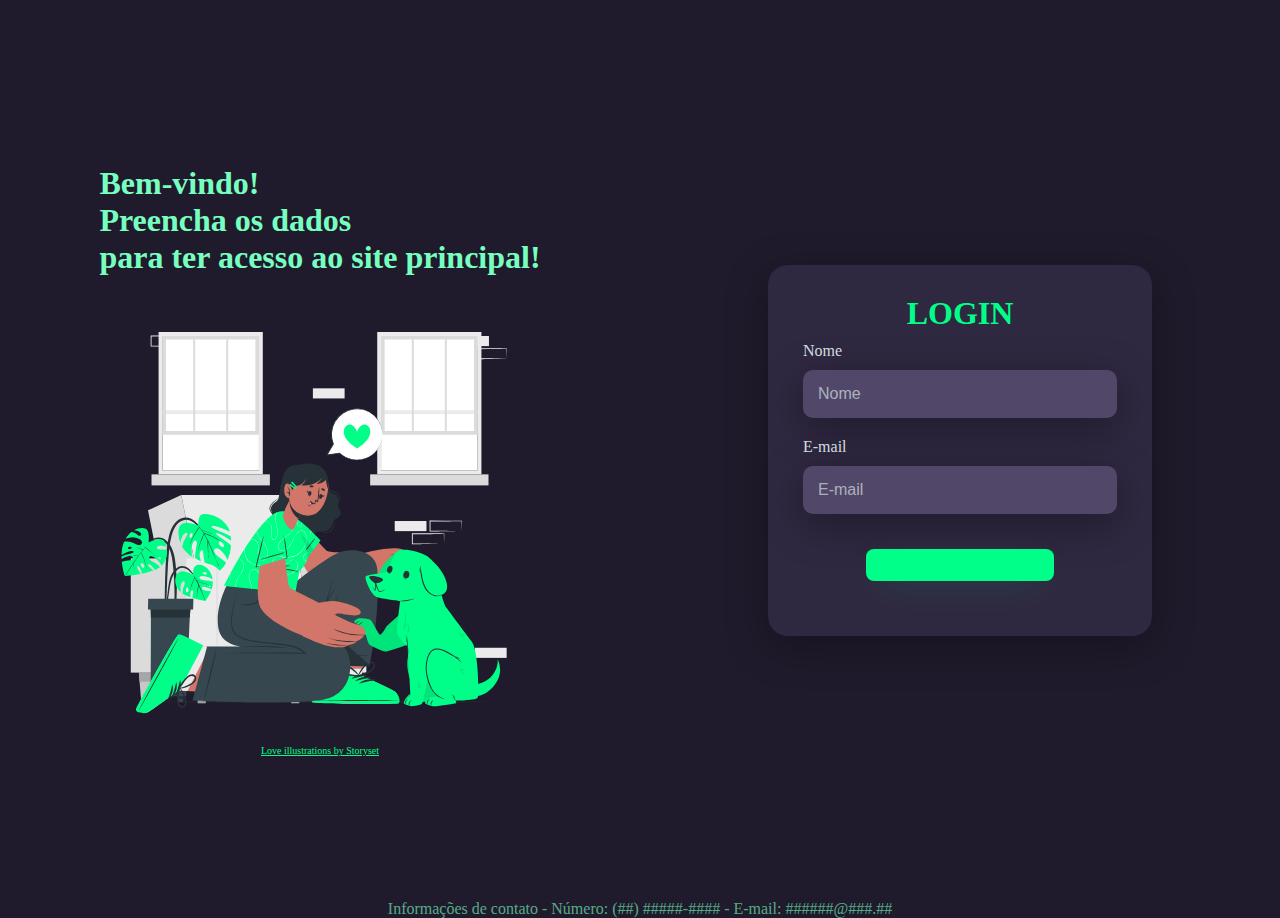
==== index.html @ 22cdef61 "Add files via upload" ====
<!DOCTYPE html>
<html lang="en">
  <head>
    <meta charset="UTF-8" />
    <meta http-equiv="X-UA-Compatible" content="IE=edge" />
    <meta name="viewport" content="width=device-width, initial-scale=1.0" />
    <link rel="stylesheet" href="style.css" />
    <title>Bem-vindo ao site de adoções HappyFeet!</title>
  </head>
  <body>
    <div class="main-login">
      <div class="left-login">
        <h1>
          Bem-vindo!<br />Preencha os dados<br />para ter acesso ao site
          principal!
        </h1>
        <img
          src="good-doggy-animate.svg"
          class="left-login-img"
          alt="ideia"
        />
        <a class="ref" href="https://storyset.com/love"
          >Love illustrations by Storyset</a
        >
      </div>
      <div class="right-login">
        <div class="card-login">
          <h1>LOGIN</h1>
          <div class="textfield">
            <label for="nome">Nome</label>
            <input id="nome" type="text" name="nome" required placeholder="Nome" />
          </div>
          <div class="textfield">
            <label for="email">E-mail</label>
            <input id="email" type="email" name="email" required placeholder="E-mail" />
          </div>
          <a class="btn-login" href="principal.html"></a>
        </div>
      </div>
    </div>
    <footer>
      Informações de contato - Número: (##) #####-#### - E-mail: ######@###.##
    </footer>
  </body>
</html>
---- style.css ----
<style>@import url('https://fonts.googleapis.com/css2?family=Noto+Sans:wght@400;700&display=swap');</style>

body {
    margin: 0;
    font-family: 'Noto Sans', sans-serif;
}

html, body {
    margin: 0;
    padding: 0;
}

body * {
    box-sizing: border-box;
}

footer {
    background-color: #201b2c;
    color:#77ffc0a4;
    text-align: center;
    border: none;
}

.main-login {
    width: 100vw;
    height: 100vh;
    background-color: #201b2c;
    display: flex;
    justify-content: center;
    align-items: center;
}

.left-login {
    width: 50vw;
    height: 100vh;
    display: flex;
    justify-content: center;
    align-items: center;
    flex-direction: column;
}

.left-login > h1 {
    color: #77ffc0;
    font-size: 2.5vw;
}

.left-login-img {
    width:35vw;
}

.right-login {
    width: 50vw;
    height: 100vh;
    display: flex;
    justify-content: center;
    align-items: center;
}

.card-login {
    width: 60%;
    display: flex;
    justify-content: center;
    align-items: center;
    flex-direction: column;
    padding: 30px 35px;
    background: #2f2841;
    border-radius: 20px;
    box-shadow: 0px 10px 40px #00000056;
}

.card-login > h1 {
    color: #00ff88;
    font-weight: 800;
    margin: 0;
}

.textfield {
    width: 100%;
    display: flex;
    flex-direction: column;
    align-items: flex-start;
    justify-content: center;
    margin: 10px 0px;
}

.textfield > input {
    width: 100%;
    border: none;
    border-radius: 10px;
    padding: 15px;
    background: #514869;
    color: #f0ffffde;
    font-size: 12pt;
    box-shadow: 0px 10px 40px #00000056;
    outline: none;
    box-sizing: border-box;
}

.textfield > label {
    color: #f0ffffde;
    margin-bottom: 10px;
}

.textfield > input::placeholder {
    color: #f0ffff94;
}

.btn-login {
    width: 60%;
    padding: 16px 0px;
    margin: 25px;
    border: none;
    border-radius: 8px;
    outline: none;
    text-transform: uppercase;
    font-weight: 800;
    letter-spacing: 3px;
    text-align: center;
    text-decoration: none;
    color: #2b134b;
    background: #00ff88;
    cursor: pointer;
    box-shadow: 0px 10px 40px -12px #00ff8052;
}

.ref {
    color: #00ff88;
    font-size: x-small;
}

@media only screen and (max-width: 950px) {
    .card-login {
        width: 85%;
    }
}

@media only screen and (max-width: 600px) {
    .main-login {
        flex-direction: column;
    }

    .left-login > h1 {
        display: none;
    }

    .left-login {
        width: 100%;
        height: auto;
    }

    .right-login {
        width: 100%;
        height: auto;
    }

    .left-login-img {
        width: 50vw;
    }

    .card-login {
        width: 90%;
    }

}
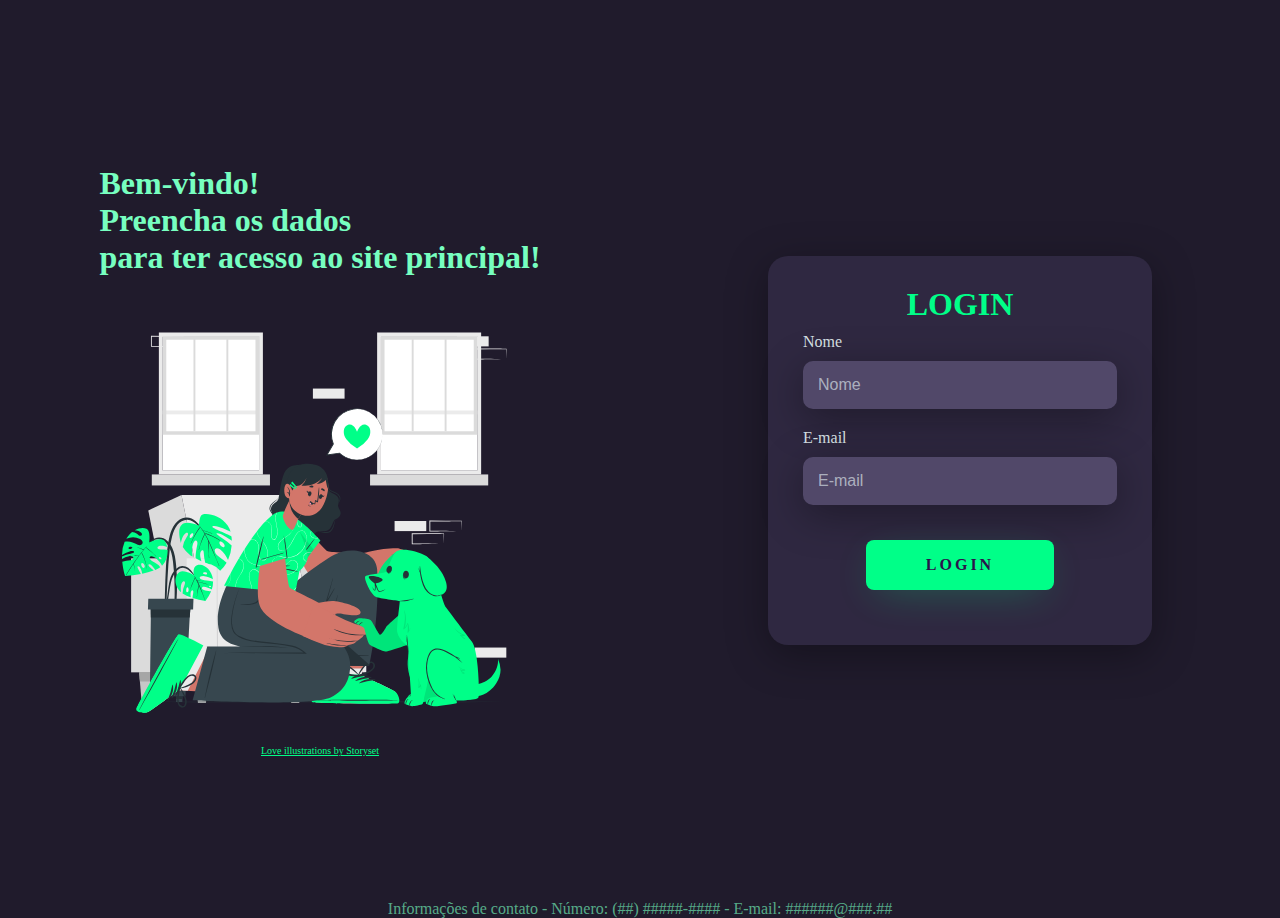
==== commit a09660f0: "Update index.html" ====
--- a/index.html
+++ b/index.html
@@ -34,7 +34,7 @@
             <label for="email">E-mail</label>
             <input id="email" type="email" name="email" required placeholder="E-mail" />
           </div>
-          <a class="btn-login" href="principal.html"></a>
+          <a class="btn-login" href="principal.html">Login</a>
         </div>
       </div>
     </div>
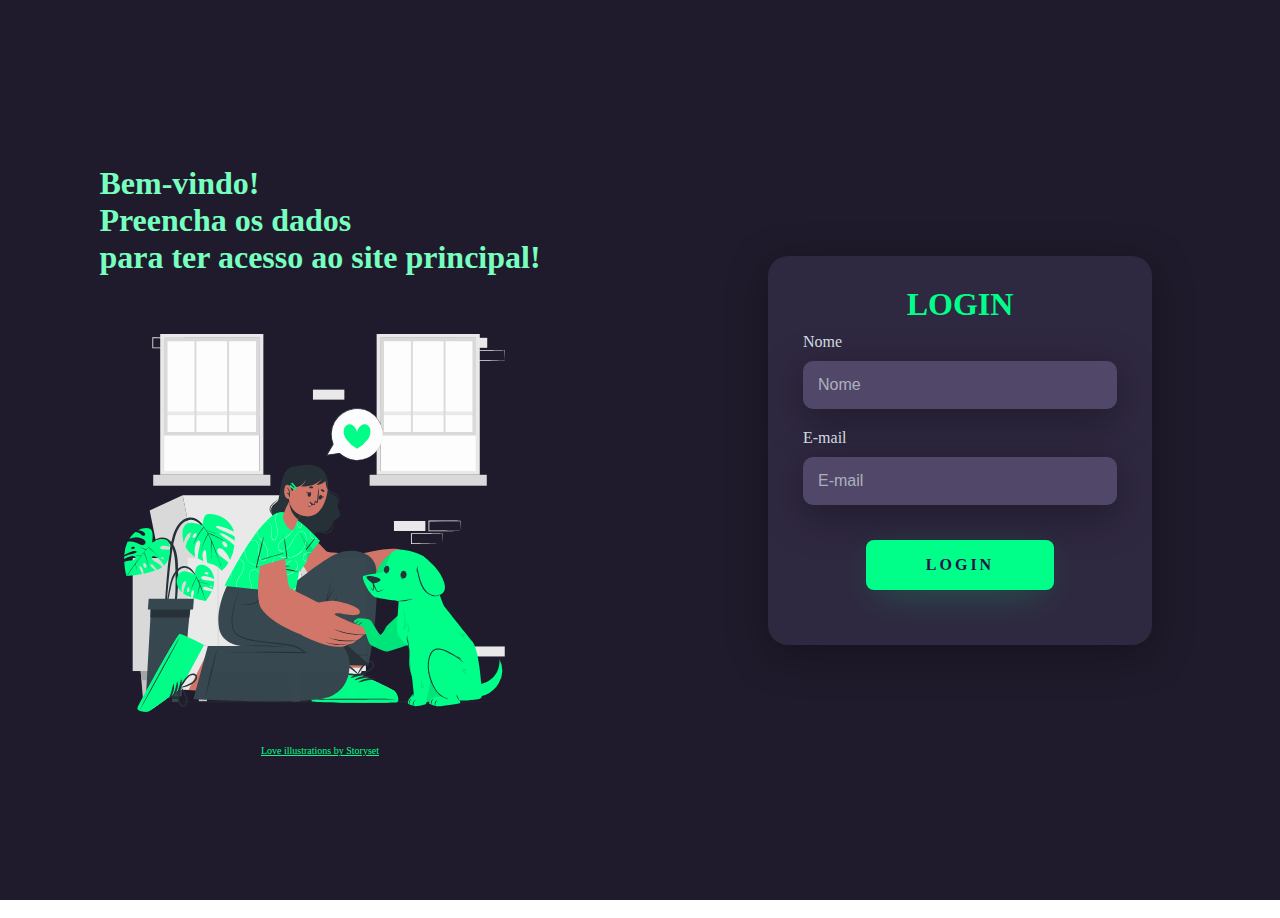
==== commit 43246971: "Update index.html" ====
--- a/index.html
+++ b/index.html
@@ -38,6 +38,8 @@
         </div>
       </div>
     </div>
+    <br>
+    <hr color="black>
     <footer>
       Informações de contato - Número: (##) #####-#### - E-mail: ######@###.##
     </footer>
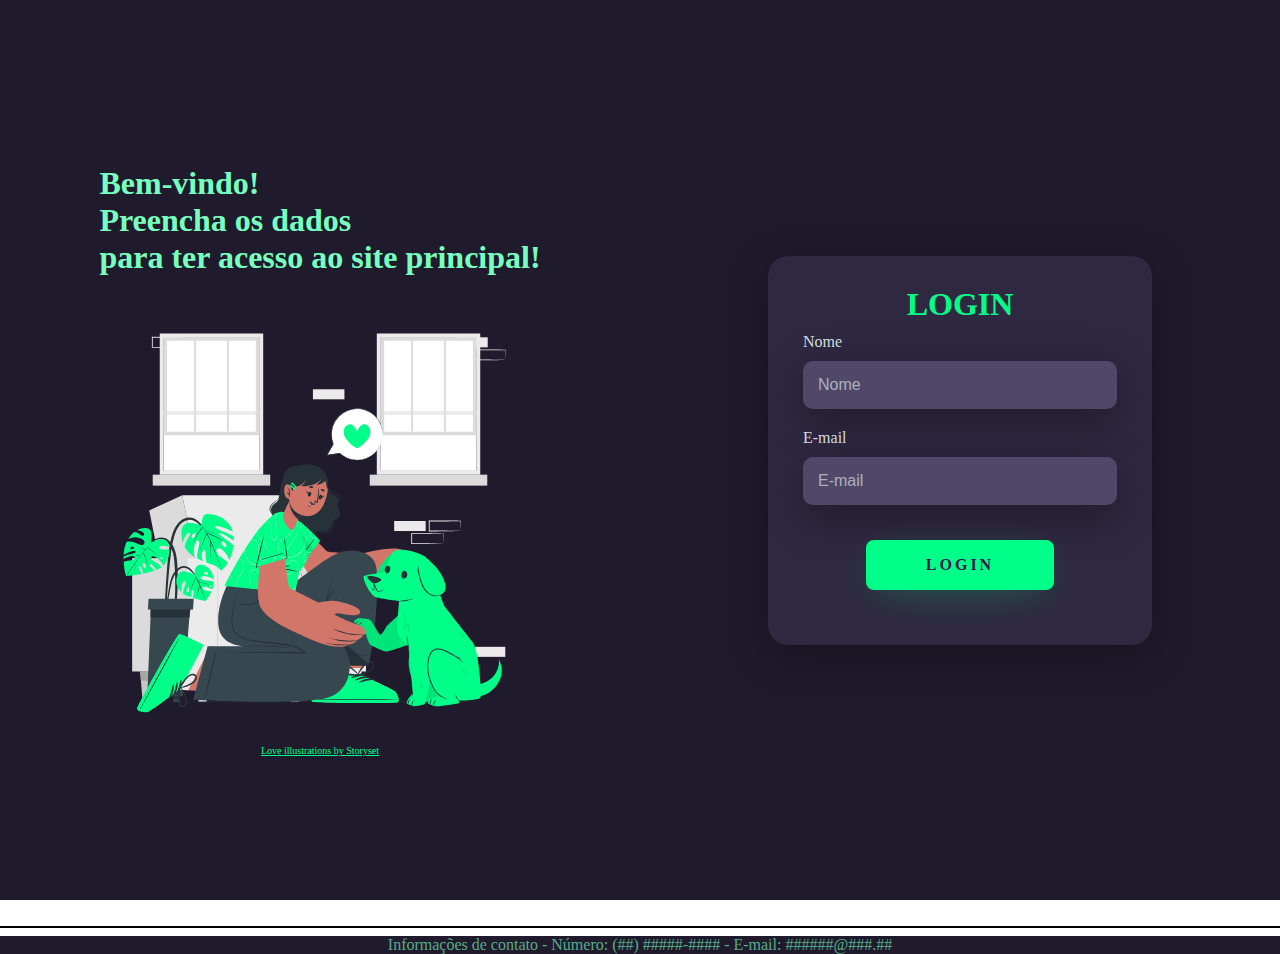
==== commit 7041c1a3: "Update index.html" ====
--- a/index.html
+++ b/index.html
@@ -39,7 +39,7 @@
       </div>
     </div>
     <br>
-    <hr color="black>
+    <hr color="black">
     <footer>
       Informações de contato - Número: (##) #####-#### - E-mail: ######@###.##
     </footer>
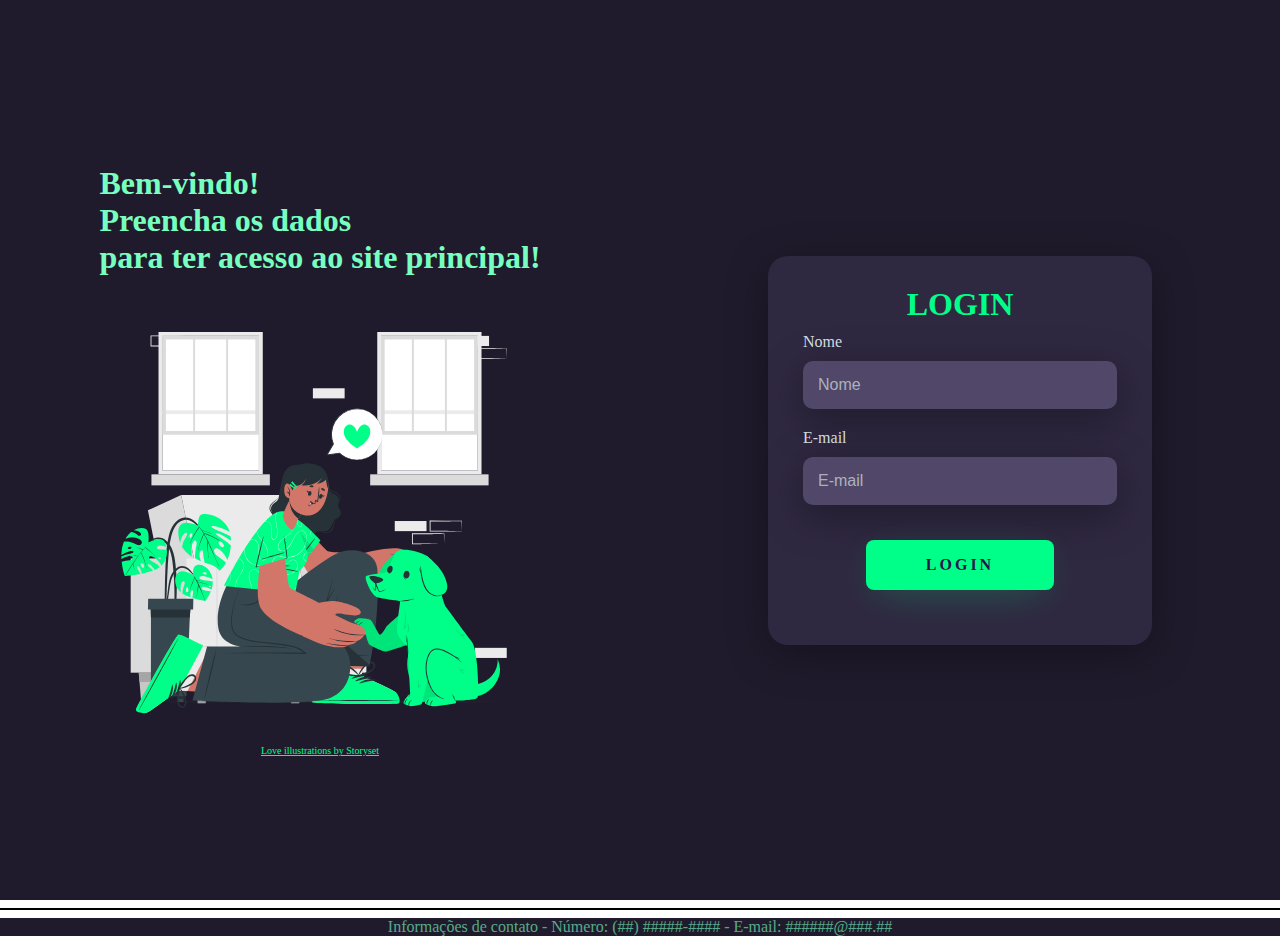
==== commit 3521ea1f: "Update index.html" ====
--- a/index.html
+++ b/index.html
@@ -38,7 +38,6 @@
         </div>
       </div>
     </div>
-    <br>
     <hr color="black">
     <footer>
       Informações de contato - Número: (##) #####-#### - E-mail: ######@###.##
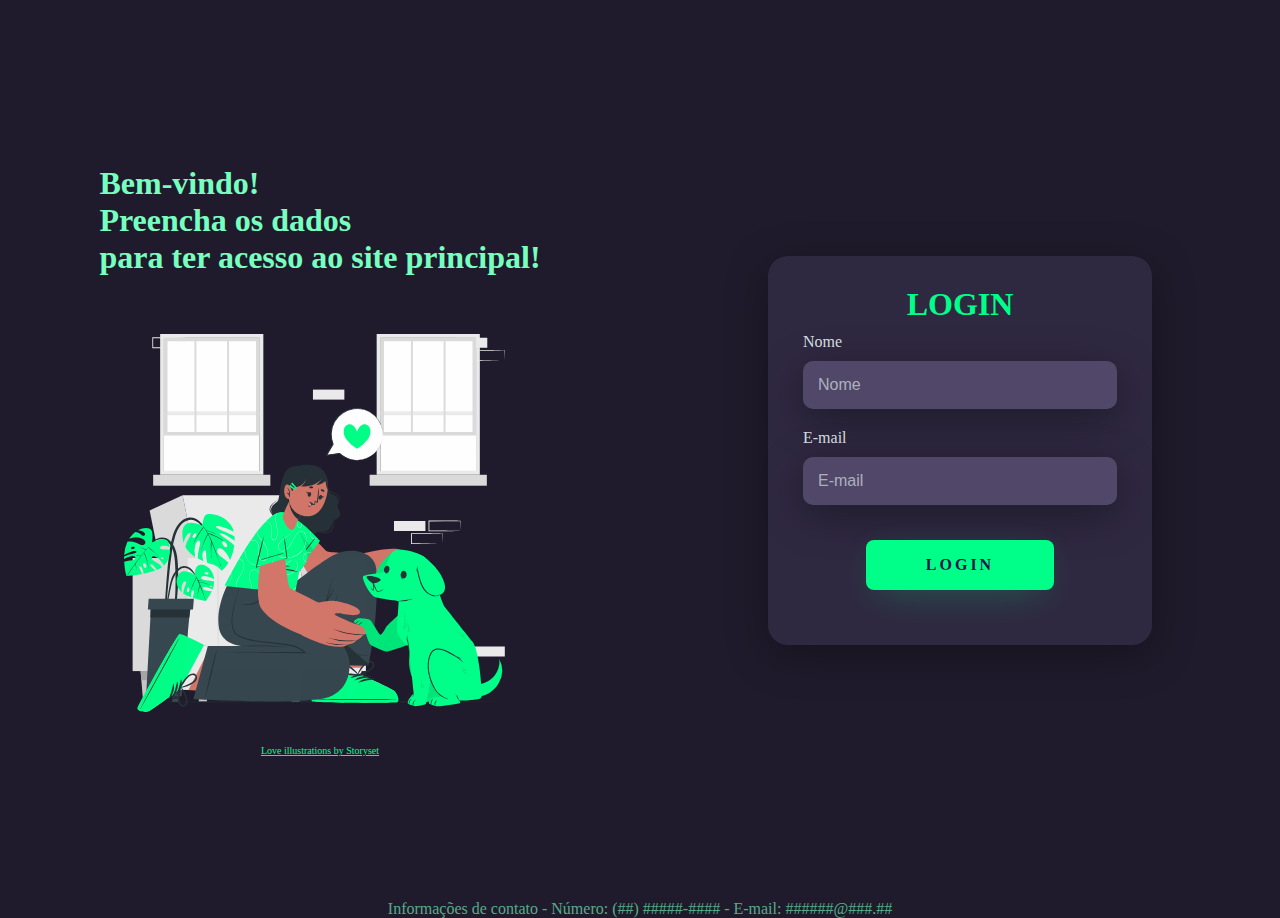
==== commit a96f26f1: "Update index.html" ====
--- a/index.html
+++ b/index.html
@@ -38,7 +38,6 @@
         </div>
       </div>
     </div>
-    <hr color="black">
     <footer>
       Informações de contato - Número: (##) #####-#### - E-mail: ######@###.##
     </footer>
--- a/style.css
+++ b/style.css
@@ -3,6 +3,7 @@
 body {
     margin: 0;
     font-family: 'Noto Sans', sans-serif;
+    backgroung-color: #201b2c;
 }
 
 html, body {
@@ -161,4 +162,4 @@
         width: 90%;
     }
 
-}+}
